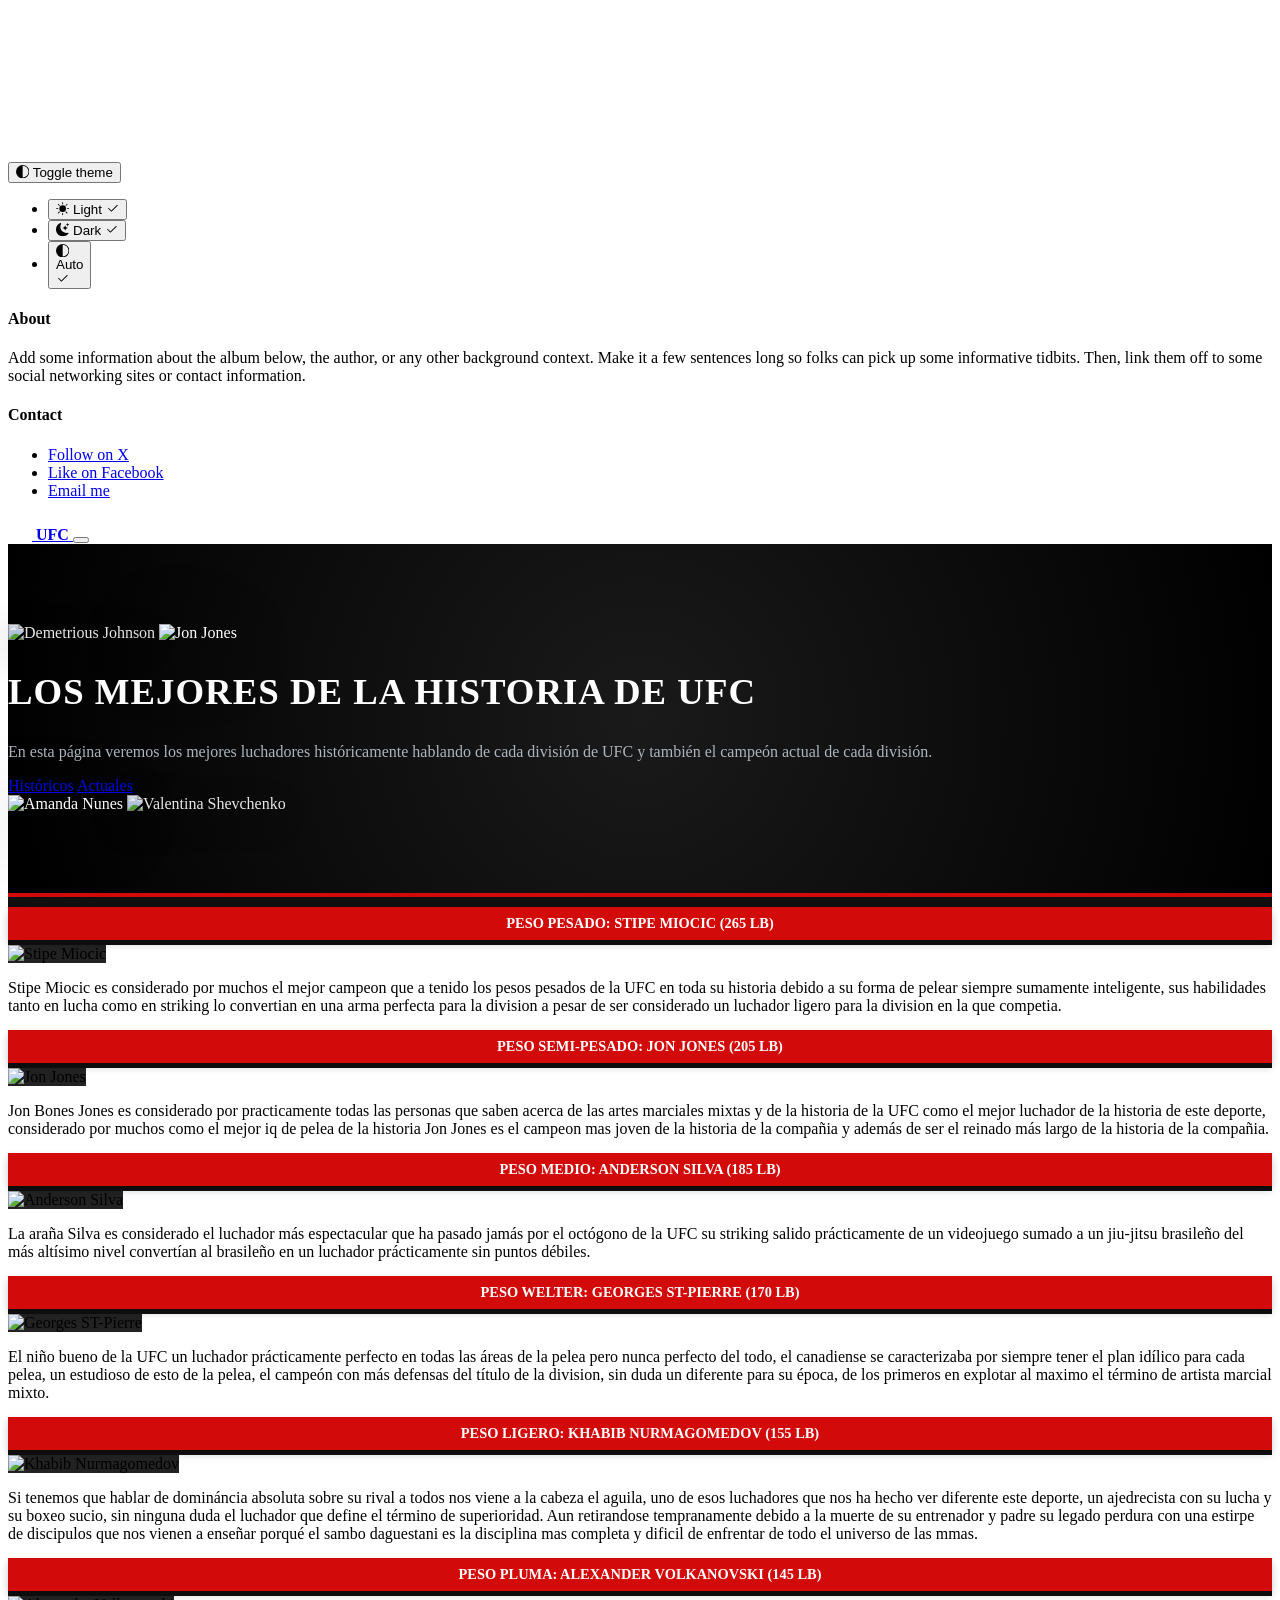
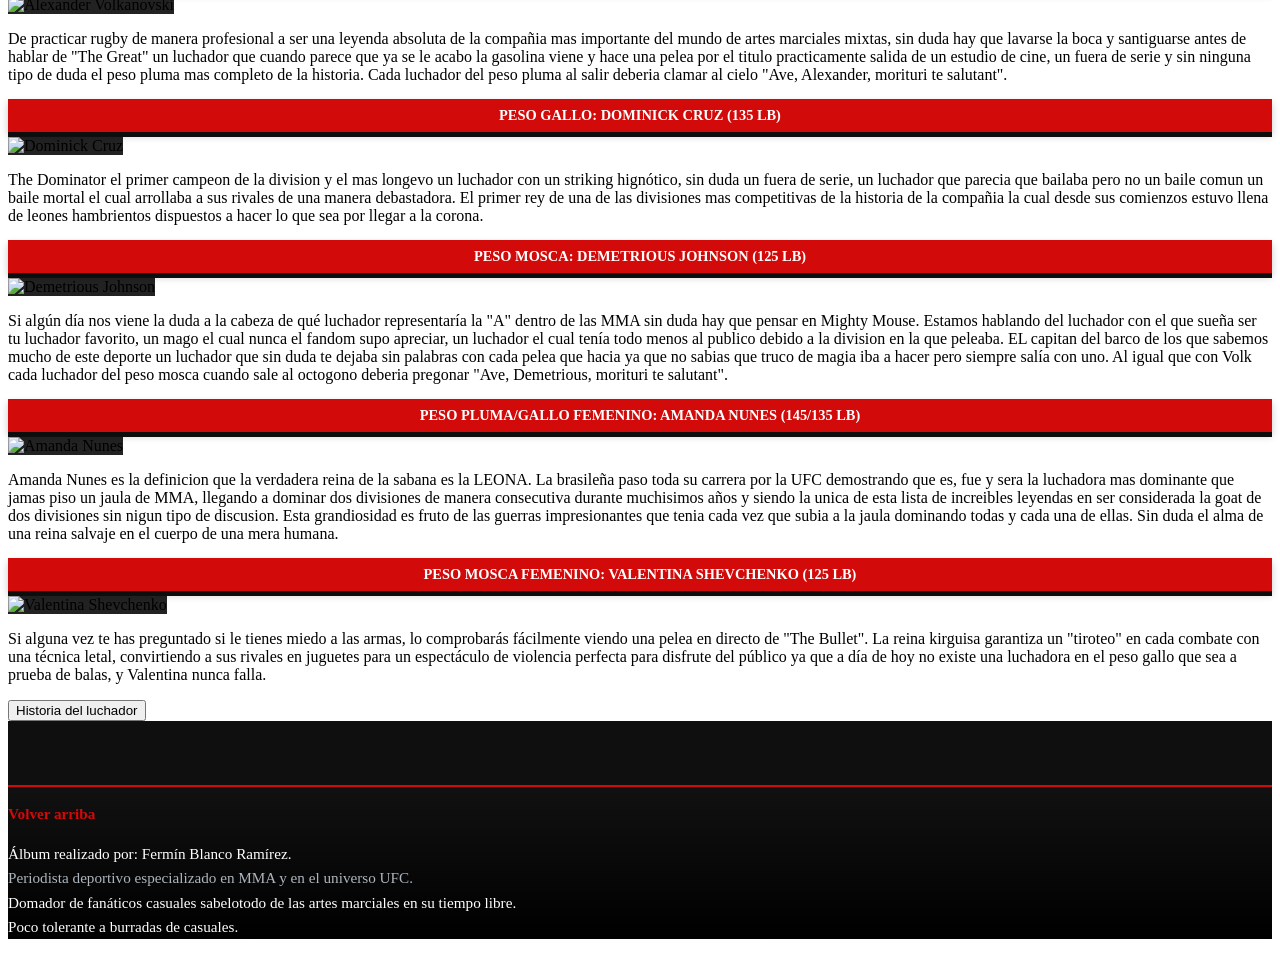
==== Album/index.html @ cdc0147b "Pagina sobre UFC" ====
<!doctype html>
<html lang="en" data-bs-theme="auto">
<head>
    <meta charset="utf-8"/>
    <meta name="viewport" content="width=device-width, initial-scale=1"/>
    <meta name="description" content=""/>
    <meta
            name="author"
            content="Mark Otto, Jacob Thornton, and Bootstrap contributors"
    />
    <meta name="generator" content="Astro v5.13.2"/>
    <title>Mejores de la historia de la UFC· Bootstrap v5.3</title>
    <link
            rel="canonical"
            href="https://getbootstrap.com/docs/5.3/examples/album/"
    />
    <script src="../js/color-modes.js"></script>
    <link href="../css/bootstrap.min.css" rel="stylesheet"/>
    <meta name="theme-color" content="#712cf9"/>
    <style>
        .bd-placeholder-img {
            font-size: 1.125rem;
            text-anchor: middle;
            -webkit-user-select: none;
            -moz-user-select: none;
            user-select: none;
        }

        @media (min-width: 768px) {
            .bd-placeholder-img-lg {
                font-size: 3.5rem;
            }
        }

        .b-example-divider {
            width: 100%;
            height: 3rem;
            background-color: #0000001a;
            border: solid rgba(0, 0, 0, 0.15);
            border-width: 1px 0;
            box-shadow: inset 0 0.5em 1.5em #0000001a,
            inset 0 0.125em 0.5em #00000026;
        }

        .b-example-vr {
            flex-shrink: 0;
            width: 1.5rem;
            height: 100vh;
        }

        .bi {
            vertical-align: -0.125em;
            fill: currentColor;
        }

        .nav-scroller {
            position: relative;
            z-index: 2;
            height: 2.75rem;
            overflow-y: hidden;
        }

        .nav-scroller .nav {
            display: flex;
            flex-wrap: nowrap;
            padding-bottom: 1rem;
            margin-top: -1px;
            overflow-x: auto;
            text-align: center;
            white-space: nowrap;
            -webkit-overflow-scrolling: touch;
        }

        .btn-bd-primary {
            --bd-violet-bg: #712cf9;
            --bd-violet-rgb: 112.520718, 44.062154, 249.437846;
            --bs-btn-font-weight: 600;
            --bs-btn-color: var(--bs-white);
            --bs-btn-bg: var(--bd-violet-bg);
            --bs-btn-border-color: var(--bd-violet-bg);
            --bs-btn-hover-color: var(--bs-white);
            --bs-btn-hover-bg: #6528e0;
            --bs-btn-hover-border-color: #6528e0;
            --bs-btn-focus-shadow-rgb: var(--bd-violet-rgb);
            --bs-btn-active-color: var(--bs-btn-hover-color);
            --bs-btn-active-bg: #5a23c8;
            --bs-btn-active-border-color: #5a23c8;
        }

        .bd-mode-toggle {
            z-index: 1500;
        }

        .bd-mode-toggle .bi {
            width: 1em;
            height: 1em;
        }

        .bd-mode-toggle .dropdown-menu .active .bi {
            display: block !important;
        }

        .caja-info-luchador {
            position: absolute;
            top: -38px; /* Sobresale un poco por arriba */
            left: 0; /* Empieza en el extremo izquierdo */
            width: 100%; /* Llega hasta el extremo derecho */
            background: #d20a0a;
            color: white;
            padding: 8px 0; /* Espaciado arriba y abajo */
            font-weight: bold;
            font-size: 0.9rem;
            text-align: center; /* CENTRA EL TEXTO */
            z-index: 100;
            text-transform: uppercase;
            box-shadow: 0 4px 8px rgba(0, 0, 0, 0.2);
            /* Opcional: quita el redondeado si quieres que sea totalmente recta */
            border-radius: 0;
        }

        /* Contenedor necesario para que la cajita no flote por toda la web */
        .contenedor-foto {
            position: relative;
        }
        .col{
            margin-bottom: 1rem;
        }
        .seccion-header-ufc {
            /* Degradado radial que simula la luz en el centro del Octágono */
            background: radial-gradient(circle, #1a1a1a 0%, #000000 100%);
            color: white;
            padding: 80px 0; /* Más espacio arriba y abajo */
            border-bottom: 4px solid #d20a0a; /* La línea roja clásica de la marca */
        }

        /* Estilo para las imágenes de los luchadores */
        .img-luchador-header {
            height: 450px; /* Tamaño grande y uniforme */
            width: auto;
            object-fit: contain;
            /* Sombra para que se vean en 3D sobre el fondo negro */
            filter: drop-shadow(0 15px 30px rgba(0,0,0,0.8));
            flex-shrink: 0;
        }

        /* Ajuste del título para fondo oscuro */
        .seccion-header-ufc h1 {
            color: #ffffff;
            text-transform: uppercase;
            letter-spacing: 1px;
        }

        .seccion-header-ufc p {
            color: #adb5bd !important; /* Gris claro para que no canse la vista */
        }
        .album-ufc-personalizado {
            /* Fondo base oscuro profundo */
            background-color: #0f0f0f;

            /* Imagen de patrón de rejilla (Octágono) */
            /* Usamos un SVG repetido que simula la red de la jaula */
            background-image:
                    radial-gradient(circle at center, rgba(15, 15, 15, 0.1) 0%, #0f0f0f 80%),
                    url("data:image/svg+xml,%3Csvg xmlns='http://www.w3.org/2000/svg' width='28' height='49' viewBox='0 0 28 49'%3E%3Cpath fill='%231d1d1d' fill-opacity='0.4' d='M13.99 9.25l13 7.5v15l-13 7.5L1 31.75v-15l12.99-7.5zM3 17.91v12.18l11 6.35 11-6.35V17.91L14 11.56l-11 6.35z'/%3E%3C/svg%3E");

            background-attachment: fixed; /* La rejilla se queda quieta al hacer scroll */
            position: relative;
            padding-top: 3rem;
            padding-bottom: 3rem;
        }

        /* Efecto para que las tarjetas resalten sobre el fondo oscuro */
        .album-ufc-personalizado .card {
            background-color: #ffffff;
            border: none;
            transition: transform 0.3s ease, box-shadow 0.3s ease;
        }

        .album-ufc-personalizado .card:hover {
            transform: translateY(-10px);
            box-shadow: 0 15px 35px rgba(210, 10, 10, 0.2); /* Sombra roja sutil */
        }
        /* Luchadores Principales (Jones y DJ) */
        .img-luchador-header {
            height: 400px; /* Aumentado */
            width: auto;
            object-fit: contain;
            filter: drop-shadow(0 15px 35px rgba(0,0,0,0.8));
            z-index: 2;
            transition: transform 0.3s ease;
        }

        /* Luchadores Secundarios (Nunes y Valentina) */
        .img-luchador-secundario {
            height: 300px; /* Aumentado */
            width: auto;
            object-fit: contain;
            filter: drop-shadow(0 10px 20px rgba(0,0,0,0.6));
            z-index: 1;
            /* Un pelín de transparencia para que no roben protagonismo */
            opacity: 0.9;
        }

        /* Ajuste del título para que no choque con las fotos grandes */
        .display-4 {
            font-size: 2.3rem;
            font-weight: 900;
            line-height: 1.1;
            letter-spacing: -1px;
        }

        /* En pantallas muy grandes (4K o monitores anchos) damos más aire */
        @media (min-width: 1600px) {
            .img-luchador-header { height: 480px; }
            .img-luchador-secundario { height: 350px; }
        }
        .footer-ufc {
            /* Fondo oscuro con un ligero gradiente para dar profundidad */
            background: linear-gradient(180deg, #111111 0%, #000000 100%);
            border-top: 2px solid #d20a0a; /* Línea roja divisoria */
            color: #ffffff;
        }

        .footer-ufc p {
            font-size: 0.95rem;
            line-height: 1.6;
        }

        /* Estilo para el enlace "Back to top" */
        .link-rojo {
            color: #d20a0a;
            text-decoration: none;
            font-weight: bold;
            transition: color 0.3s ease;
        }

        .link-rojo:hover {
            color: #ff1a1a;
            text-decoration: underline;
        }

        /* Color secundario para detalles menos importantes */
        .text-secondary {
            color: #adb5bd !important;
        }
    </style>
</head>
<body>
<svg xmlns="http://www.w3.org/2000/svg" class="d-none">
    <symbol id="check2" viewBox="0 0 16 16">
        <path
                d="M13.854 3.646a.5.5 0 0 1 0 .708l-7 7a.5.5 0 0 1-.708 0l-3.5-3.5a.5.5 0 1 1 .708-.708L6.5 10.293l6.646-6.647a.5.5 0 0 1 .708 0z"
        ></path>
    </symbol>
    <symbol id="circle-half" viewBox="0 0 16 16">
        <path
                d="M8 15A7 7 0 1 0 8 1v14zm0 1A8 8 0 1 1 8 0a8 8 0 0 1 0 16z"
        ></path>
    </symbol>
    <symbol id="moon-stars-fill" viewBox="0 0 16 16">
        <path
                d="M6 .278a.768.768 0 0 1 .08.858 7.208 7.208 0 0 0-.878 3.46c0 4.021 3.278 7.277 7.318 7.277.527 0 1.04-.055 1.533-.16a.787.787 0 0 1 .81.316.733.733 0 0 1-.031.893A8.349 8.349 0 0 1 8.344 16C3.734 16 0 12.286 0 7.71 0 4.266 2.114 1.312 5.124.06A.752.752 0 0 1 6 .278z"
        ></path>
        <path
                d="M10.794 3.148a.217.217 0 0 1 .412 0l.387 1.162c.173.518.579.924 1.097 1.097l1.162.387a.217.217 0 0 1 0 .412l-1.162.387a1.734 1.734 0 0 0-1.097 1.097l-.387 1.162a.217.217 0 0 1-.412 0l-.387-1.162A1.734 1.734 0 0 0 9.31 6.593l-1.162-.387a.217.217 0 0 1 0-.412l1.162-.387a1.734 1.734 0 0 0 1.097-1.097l.387-1.162zM13.863.099a.145.145 0 0 1 .274 0l.258.774c.115.346.386.617.732.732l.774.258a.145.145 0 0 1 0 .274l-.774.258a1.156 1.156 0 0 0-.732.732l-.258.774a.145.145 0 0 1-.274 0l-.258-.774a1.156 1.156 0 0 0-.732-.732l-.774-.258a.145.145 0 0 1 0-.274l.774-.258c.346-.115.617-.386.732-.732L13.863.1z"
        ></path>
    </symbol>
    <symbol id="sun-fill" viewBox="0 0 16 16">
        <path
                d="M8 12a4 4 0 1 0 0-8 4 4 0 0 0 0 8zM8 0a.5.5 0 0 1 .5.5v2a.5.5 0 0 1-1 0v-2A.5.5 0 0 1 8 0zm0 13a.5.5 0 0 1 .5.5v2a.5.5 0 0 1-1 0v-2A.5.5 0 0 1 8 13zm8-5a.5.5 0 0 1-.5.5h-2a.5.5 0 0 1 0-1h2a.5.5 0 0 1 .5.5zM3 8a.5.5 0 0 1-.5.5h-2a.5.5 0 0 1 0-1h2A.5.5 0 0 1 3 8zm10.657-5.657a.5.5 0 0 1 0 .707l-1.414 1.415a.5.5 0 1 1-.707-.708l1.414-1.414a.5.5 0 0 1 .707 0zm-9.193 9.193a.5.5 0 0 1 0 .707L3.05 13.657a.5.5 0 0 1-.707-.707l1.414-1.414a.5.5 0 0 1 .707 0zm9.193 2.121a.5.5 0 0 1-.707 0l-1.414-1.414a.5.5 0 0 1 .707-.707l1.414 1.414a.5.5 0 0 1 0 .707zM4.464 4.465a.5.5 0 0 1-.707 0L2.343 3.05a.5.5 0 1 1 .707-.707l1.414 1.414a.5.5 0 0 1 0 .708z"
        ></path>
    </symbol>
</svg>
<div
        class="dropdown position-fixed bottom-0 end-0 mb-3 me-3 bd-mode-toggle"
>
    <button
            class="btn btn-bd-primary py-2 dropdown-toggle d-flex align-items-center"
            id="bd-theme"
            type="button"
            aria-expanded="false"
            data-bs-toggle="dropdown"
            aria-label="Toggle theme (auto)"
    >
        <svg class="bi my-1 theme-icon-active" aria-hidden="true">
            <use href="#circle-half"></use>
        </svg>
        <span class="visually-hidden" id="bd-theme-text">Toggle theme</span>
    </button>
    <ul
            class="dropdown-menu dropdown-menu-end shadow"
            aria-labelledby="bd-theme-text"
    >
        <li>
            <button
                    type="button"
                    class="dropdown-item d-flex align-items-center"
                    data-bs-theme-value="light"
                    aria-pressed="false"
            >
                <svg class="bi me-2 opacity-50" aria-hidden="true">
                    <use href="#sun-fill"></use>
                </svg>
                Light
                <svg class="bi ms-auto d-none" aria-hidden="true">
                    <use href="#check2"></use>
                </svg>
            </button>
        </li>
        <li>
            <button
                    type="button"
                    class="dropdown-item d-flex align-items-center"
                    data-bs-theme-value="dark"
                    aria-pressed="false"
            >
                <svg class="bi me-2 opacity-50" aria-hidden="true">
                    <use href="#moon-stars-fill"></use>
                </svg>
                Dark
                <svg class="bi ms-auto d-none" aria-hidden="true">
                    <use href="#check2"></use>
                </svg>
            </button>
        </li>
        <li>
            <button
                    type="button"
                    class="dropdown-item d-flex align-items-center active"
                    data-bs-theme-value="auto"
                    aria-pressed="true"
            >
                <svg class="bi me-2 opacity-50" aria-hidden="true">
                    <use href="#circle-half"></use>
                </svg>
                Auto
                <svg class="bi ms-auto d-none" aria-hidden="true">
                    <use href="#check2"></use>
                </svg>
            </button>
        </li>
    </ul>
</div>
<header data-bs-theme="dark">
    <div class="collapse text-bg-dark" id="navbarHeader">
        <div class="container">
            <div class="row">
                <div class="col-sm-8 col-md-7 py-4">
                    <h4>About</h4>
                    <p class="text-body-secondary">
                        Add some information about the album below, the author, or any
                        other background context. Make it a few sentences long so folks
                        can pick up some informative tidbits. Then, link them off to
                        some social networking sites or contact information.
                    </p>
                </div>
                <div class="col-sm-4 offset-md-1 py-4">
                    <h4>Contact</h4>
                    <ul class="list-unstyled">
                        <li><a href="#" class="text-white">Follow on X</a></li>
                        <li><a href="#" class="text-white">Like on Facebook</a></li>
                        <li><a href="#" class="text-white">Email me</a></li>
                    </ul>
                </div>
            </div>
        </div>
    </div>
    <div class="navbar navbar-dark bg-dark shadow-sm">
        <div class="container">
            <a href="#" class="navbar-brand d-flex align-items-center">
                <svg
                        xmlns="http://www.w3.org/2000/svg"
                        width="24"
                        height="24"
                        viewBox="0 0 24 24"
                        fill="white"
                        class="me-2"
                >
                    <path d="M21 10.5c0-1.38-1.12-2.5-2.5-2.5H18V7c0-1.66-1.34-3-3-3H9C7.34 4 6 5.34 6 7v1H5.5C4.12 8 3 9.12 3 10.5v8c0 1.38 1.12 2.5 2.5 2.5h13c1.38 0 2.5-1.12 2.5-2.5v-8zM8 7c0-.55.45-1 1-1h6c.55 0 1 .45 1 1v1H8V7zm11 11.5c0 .28-.22.5-.5.5h-13c-.28 0-.5-.22-.5-.5v-8c0-.28.22-.5.5-.5H18.5c.28 0 .5.22.5.5v8z"/>
                    <path d="M7 11h2v6H7zm4 0h2v6h-2zm4 0h2v6h-2z"/>
                </svg>
                <strong>UFC</strong>
            </a>
            <button
                    class="navbar-toggler"
                    type="button"
                    data-bs-toggle="collapse"
                    data-bs-target="#navbarHeader"
                    aria-controls="navbarHeader"
                    aria-expanded="false"
                    aria-label="Toggle navigation"
            >
                <span class="navbar-toggler-icon"></span>
            </button>
        </div>
    </div>
</header>
<main>
    <section class="seccion-header-ufc py-5">
        <div class="container-fluid">
            <div class="row align-items-center g-0">

                <div class="col-lg-4 d-flex justify-content-center justify-content-lg-end align-items-end">
                    <img src="https://cdn.evolve-university.com/wp-content/uploads/2021/05/DJ-Site-e1543425906412.png"
                         alt="Demetrious Johnson" class="img-luchador-secundario me-4">
                    <img src="https://cdn.prod.website-files.com/6367f8198bef742a30d18cba/63b0a19989102859767e9ad8_wRTreHNMlFDQTCmg1Z07RzlQ_sRcHPd8UAn9pedfguY.png"
                         alt="Jon Jones" class="img-luchador-header">
                </div>

                <div class="col-lg-4 text-center px-5">
                    <h1 class="fw-bold display-4">LOS MEJORES DE LA HISTORIA DE UFC</h1>
                    <p class="lead mt-3 text-light">
                        En esta página veremos los mejores luchadores históricamente hablando de cada división de UFC y también el campeón actual de cada división.
                    </p>
                    <div class="mt-4 d-flex justify-content-center gap-3">
                        <a href="#" class="btn btn-danger btn-lg px-4 shadow-sm">Históricos</a>
                        <a href="#" class="btn btn-outline-light btn-lg px-4">Actuales</a>
                    </div>
                </div>

                <div class="col-lg-4 d-flex justify-content-center justify-content-lg-start align-items-end">
                    <img src="https://res.cloudinary.com/fanaticsio/image/fetch/f_auto,q_auto,g_face/https://theallstar.io/wp-content/uploads/2021/07/NUNES_AMANDA_L_BELT.png"
                         alt="Amanda Nunes" class="img-luchador-header">
                    <img src="https://ufc.com/images/styles/event_fight_card_upper_body_of_standing_athlete/s3/2025-05/SHEVCHENKO_VALENTINA_BELT_R_05-10.png?itok=Xb0TASpa"
                         alt="Valentina Shevchenko" class="img-luchador-secundario ms-4">
                </div>

            </div>
        </div>
    </section>

    <div class="album py-5 album-ufc-personalizado">
        <div class="container">
            <div class="row row-cols-1 row-cols-sm-2 row-cols-md-3 g-5 gy-5">
                <div class="col">
                    <div class="card shadow-sm">
                        <div class="contenedor-foto">
                            <div class="caja-info-luchador">
                                PESO PESADO: STIPE MIOCIC (265 lb)
                            </div>
                            <img
                                    src="https://encrypted-tbn0.gstatic.com/images?q=tbn:ANd9GcRi8iLWiN2Ro3S6phhFe8u54QeHYQznTfwzqg&s"
                                    class="card-img-top"
                                    alt="Stipe Miocic"
                                    style="height: auto; object-fit: cover; background-color: #222;"
                            >
                        </div>
                        <div class="card-body">
                            <p class="card-text">
                                Stipe Miocic es considerado por muchos el mejor campeon que a tenido los pesos
                                pesados
                                de la UFC en toda su historia debido a su forma de pelear siempre sumamente
                                inteligente,
                                sus habilidades tanto en lucha como en striking lo convertian en una arma perfecta
                                para la
                                division a pesar de ser considerado un luchador ligero para la division en la que
                                competia.
                            </p>
                            <div class="d-flex justify-content-between align-items-center">
                                <div class="btn-group">
                                    <button
                                            type="button"
                                            class="btn btn-sm btn-outline-secondary"
                                    >
                                        Historia del luchador
                                    </button>
                                </div>
                            </div>
                        </div>
                    </div>
                </div>
                <div class="col">
                    <div class="card shadow-sm">
                        <div class="contenedor-foto">
                            <div class="caja-info-luchador">
                                PESO SEMI-PESADO: JON JONES (205 lb)
                            </div>
                            <img
                                    src="https://www.denverpost.com/wp-content/uploads/2019/03/eac0c6ce60a54febb2f53b479dab8f02.jpg?w=525"
                                    class="card-img-top"
                                    alt="Jon Jones"
                                    style="height: auto; object-fit: cover; background-color: #222;"
                            >
                        </div>
                        <div class="card-body">
                            <p class="card-text">
                                Jon Bones Jones es considerado por practicamente todas las personas que saben acerca
                                de las artes marciales mixtas
                                y de la historia de la UFC como el mejor luchador de la historia de este deporte,
                                considerado por muchos como el mejor
                                iq de pelea de la historia Jon Jones es el campeon mas joven de la historia de la
                                compañia y además de ser el reinado
                                más largo de la historia de la compañia.
                            </p>
                            <div class="d-flex justify-content-between align-items-center">
                                <div class="btn-group">
                                    <button
                                            type="button"
                                            class="btn btn-sm btn-outline-secondary"
                                    >
                                        Historia del luchador
                                    </button>
                                </div>
                            </div>
                        </div>
                    </div>
                </div>
                <div class="col">
                    <div class="card shadow-sm">
                        <div class="contenedor-foto">
                            <div class="caja-info-luchador">
                                PESO MEDIO: ANDERSON SILVA (185 lb)
                            </div>
                            <img
                                    src="https://www.rollingstone.com/wp-content/uploads/2018/06/silvia-ufc-fight-left-in-him-2017-e1b8803c-fa10-4450-8b11-1768fe922bb5.jpg?w=1581&h=1054&crop=1"
                                    class="card-img-top"
                                    alt="Anderson Silva"
                                    style="height: auto; object-fit: cover; background-color: #222;"
                            >
                        </div>
                        <div class="card-body">
                            <p class="card-text">
                                La araña Silva es considerado el luchador más espectacular que ha pasado jamás por
                                el octógono de la UFC su striking salido prácticamente de un videojuego sumado a un
                                jiu-jitsu brasileño del más altísimo nivel convertían al brasileño en un luchador
                                prácticamente sin puntos débiles.
                            </p>
                            <div class="d-flex justify-content-between align-items-center">
                                <div class="btn-group">
                                    <button
                                            type="button"
                                            class="btn btn-sm btn-outline-secondary"
                                    >
                                        Historia del luchador
                                    </button>
                                </div>
                            </div>
                        </div>
                    </div>
                </div>
                <div class="col">
                    <div class="card shadow-sm">
                        <div class="contenedor-foto">
                            <div class="caja-info-luchador">
                                PESO WELTER: GEORGES ST-PIERRE (170 lb)
                            </div>
                            <img
                                    src="https://platform.mmamania.com/wp-content/uploads/sites/110/chorus/uploads/chorus_asset/file/9621361/327_Michael_Bisping_vs_Georges_St_Pierre.jpg?quality=90&strip=all&crop=0%2C0%2C100%2C100&w=2400"
                                    class="card-img-top"
                                    alt="Georges ST-Pierre"
                                    style="height: auto; object-fit: cover; background-color: #222;"
                            >
                        </div>
                        <div class="card-body">
                            <p class="card-text">
                                El niño bueno de la UFC un luchador prácticamente perfecto en todas las áreas de la pelea pero nunca perfecto del todo,
                                el canadiense se caracterizaba por siempre tener el plan idílico para cada pelea, un estudioso de esto de la pelea, el campeón
                                con más defensas del título de la division, sin duda un diferente para su época, de los primeros en explotar al maximo el término
                                de artista marcial mixto.
                            </p>
                            <div class="d-flex justify-content-between align-items-center">
                                <div class="btn-group">
                                    <button
                                            type="button"
                                            class="btn btn-sm btn-outline-secondary"
                                    >
                                        Historia del luchador
                                    </button>
                                </div>
                            </div>
                        </div>
                    </div>
                </div>
                <div class="col">
                    <div class="card shadow-sm">
                        <div class="contenedor-foto">
                            <div class="caja-info-luchador">
                                PESO LIGERO: KHABIB NURMAGOMEDOV (155 lb)
                            </div>
                            <img
                                    src="https://news.williamhill.com/wp-content/uploads/2020/10/PA-29168361-1.jpg"
                                    class="card-img-top"
                                    alt="Khabib Nurmagomedov"
                                    style="height: auto; object-fit: cover; background-color: #222;"
                            >
                        </div>
                        <div class="card-body">
                            <p class="card-text">
                                Si tenemos que hablar de domináncia absoluta sobre su rival a todos nos viene a la cabeza el aguila,
                                uno de esos luchadores que nos ha hecho ver diferente este deporte, un ajedrecista con su lucha y su boxeo sucio,
                                sin ninguna duda el luchador que define el término de superioridad. Aun retirandose tempranamente debido a la muerte de su
                                entrenador y padre su legado perdura con una estirpe de discipulos que nos vienen a enseñar porqué el sambo daguestani es la disciplina
                                mas completa y dificil de enfrentar de todo el universo de las mmas.
                            </p>
                            <div class="d-flex justify-content-between align-items-center">
                                <div class="btn-group">
                                    <button
                                            type="button"
                                            class="btn btn-sm btn-outline-secondary"
                                    >
                                        Historia del luchador
                                    </button>
                                </div>
                            </div>
                        </div>
                    </div>
                </div>
                <div class="col">
                    <div class="card shadow-sm">
                        <div class="contenedor-foto">
                            <div class="caja-info-luchador">
                                PESO PLUMA: ALEXANDER VOLKANOVSKI (145 lb)
                            </div>
                            <img
                                    src="https://liveatyourlocal.com.au/app/uploads/2023/01/alex-volkanovski-ufc-266_1797hym3p8qhq1m93odcctr1hv-1024x576.jpg"
                                    class="card-img-top"
                                    alt="Alexander Volkanovski"
                                    style="height: auto; object-fit: cover; background-color: #222;"
                            >
                        </div>
                        <div class="card-body">
                            <p class="card-text">
                                De practicar rugby de manera profesional a ser una leyenda absoluta de la compañia mas importante del mundo de artes marciales mixtas,
                                sin duda hay que lavarse la boca y santiguarse antes de hablar de "The Great" un luchador que cuando parece que ya se le acabo la gasolina viene
                                y hace una pelea por el titulo practicamente salida de un estudio de cine, un fuera de serie y sin ninguna tipo de duda el peso pluma mas completo de la historia.
                                Cada luchador del peso pluma al salir deberia clamar al cielo "Ave, Alexander, morituri te salutant".
                            </p>
                            <div class="d-flex justify-content-between align-items-center">
                                <div class="btn-group">
                                    <button
                                            type="button"
                                            class="btn btn-sm btn-outline-secondary"
                                    >
                                        Historia del luchador
                                    </button>
                                </div>
                            </div>
                        </div>
                    </div>
                </div>
                <div class="col">
                    <div class="card shadow-sm">
                        <div class="contenedor-foto">
                            <div class="caja-info-luchador">
                                PESO GALLO: DOMINICK CRUZ (135 lb)
                            </div>
                            <img
                                    src="https://www.sportsnet.ca/wp-content/uploads/2026/01/Dom-768x432.jpg"
                                    class="card-img-top"
                                    alt="Dominick Cruz"
                                    style="height: auto; object-fit: cover; background-color: #222;"
                            >
                        </div>
                        <div class="card-body">
                            <p class="card-text">
                                The Dominator el primer campeon de la division y el mas longevo un luchador con un striking hignótico, sin duda un fuera de serie,
                                un luchador que parecia que bailaba pero no un baile comun un baile mortal el cual arrollaba a sus rivales de una manera debastadora.
                                El primer rey de una de las divisiones mas competitivas de la historia de la compañia la cual desde sus comienzos estuvo llena de leones
                                hambrientos dispuestos a hacer lo que sea por llegar a la corona.
                            </p>
                            <div class="d-flex justify-content-between align-items-center">
                                <div class="btn-group">
                                    <button
                                            type="button"
                                            class="btn btn-sm btn-outline-secondary"
                                    >
                                        Historia del luchador
                                    </button>
                                </div>
                            </div>
                        </div>
                    </div>
                </div>
                <div class="col">
                    <div class="card shadow-sm">
                        <div class="contenedor-foto">
                            <div class="caja-info-luchador">
                                PESO MOSCA: DEMETRIOUS JOHNSON (125 lb)
                            </div>
                            <img
                                    src="https://ca-times.brightspotcdn.com/dims4/default/94994bd/2147483647/strip/true/crop/2048x1517+0+0/resize/1200x889!/quality/75/?url=https%3A%2F%2Fcalifornia-times-brightspot.s3.amazonaws.com%2Fa4%2F9d%2Ff18c8081d1ea0acb4a7f3d395bf6%2Fla-sp-ufc-wre0038021373-20160423"
                                    class="card-img-top"
                                    alt="Demetrious Johnson"
                                    style="height: auto; object-fit: cover; background-color: #222;"
                            >
                        </div>
                        <div class="card-body">
                            <p class="card-text">
                                Si algún día nos viene la duda a la cabeza de qué luchador representaría la "A" dentro de las MMA sin duda hay que pensar en
                                Mighty Mouse. Estamos hablando del luchador con el que sueña ser tu luchador favorito, un mago el cual nunca el fandom supo apreciar, un
                                luchador el cual tenía todo menos al publico debido a la division en la que peleaba. EL capitan del barco de los que sabemos mucho de este deporte
                                un luchador que sin duda te dejaba sin palabras con cada pelea que hacia ya que no sabias que truco de magia iba a hacer pero siempre salía con uno.
                                Al igual que con Volk cada luchador del peso mosca cuando sale al octogono deberia pregonar "Ave, Demetrious, morituri te salutant".
                            </p>
                            <div class="d-flex justify-content-between align-items-center">
                                <div class="btn-group">
                                    <button
                                            type="button"
                                            class="btn btn-sm btn-outline-secondary"
                                    >
                                        Historia del luchador
                                    </button>
                                </div>
                            </div>
                        </div>
                    </div>
                </div>
                <div class="col">
                    <div class="card shadow-sm">
                        <div class="contenedor-foto">
                            <div class="caja-info-luchador">
                                PESO PLUMA/GALLO FEMENINO: AMANDA NUNES (145/135 lb)
                            </div>
                            <img
                                    src="https://encrypted-tbn0.gstatic.com/images?q=tbn:ANd9GcQ7XGnRr6SY_yE8n-EMcUp92i8VJUSYkCGlow&s"
                                    class="card-img-top"
                                    alt="Amanda Nunes"
                                    style="height: auto; object-fit: cover; background-color: #222;"
                            >
                        </div>
                        <div class="card-body">
                            <p class="card-text">
                                Amanda Nunes es la definicion que la verdadera reina de la sabana es la LEONA. La brasileña paso toda su carrera por la UFC demostrando que es, fue y sera
                                la luchadora mas dominante que jamas piso un jaula de MMA, llegando a dominar dos divisiones de manera consecutiva durante muchisimos años y siendo
                                la unica de esta lista de increibles leyendas en ser considerada la goat de dos divisiones sin nigun tipo de discusion. Esta grandiosidad es fruto de las guerras impresionantes
                                que tenia cada vez que subia a la jaula dominando todas y cada una de ellas. Sin duda el alma de una reina salvaje en el cuerpo de una mera humana.
                            </p>
                            <div class="d-flex justify-content-between align-items-center">
                                <div class="btn-group">
                                    <button
                                            type="button"
                                            class="btn btn-sm btn-outline-secondary"
                                    >
                                        Historia del luchador
                                    </button>
                                </div>
                            </div>
                        </div>
                    </div>
                </div>
                <div class="col">
                    <div class="card shadow-sm">
                        <div class="contenedor-foto">
                            <div class="caja-info-luchador">
                                PESO MOSCA FEMENINO: VALENTINA SHEVCHENKO (125 lb)
                            </div>
                            <img
                                    src="https://images.tapology.com/letterbox_images/11614/default/IMG_20210609_021953.jpg?1623201635"
                                    class="card-img-top"
                                    alt="Valentina Shevchenko"
                                    style="height: auto; object-fit: cover; background-color: #222;"
                            >
                        </div>
                        <div class="card-body">
                            <p class="card-text">
                                Si alguna vez te has preguntado si le tienes miedo a las armas, lo comprobarás fácilmente viendo una pelea en directo de "The Bullet".
                                La reina kirguisa garantiza un "tiroteo" en cada combate con una técnica letal, convirtiendo a sus rivales en juguetes para un espectáculo
                                de violencia perfecta para disfrute del público ya que a día de hoy no existe una luchadora en el peso gallo que sea a prueba de balas,
                                y Valentina nunca falla.
                            </p>
                            <div class="d-flex justify-content-between align-items-center">
                                <div class="btn-group">
                                    <button
                                            type="button"
                                            class="btn btn-sm btn-outline-secondary"
                                    >
                                        Historia del luchador
                                    </button>
                                </div>
                            </div>
                        </div>
                    </div>
                </div>

            </div>

        </div>
    </div>
</main>
<footer class="footer-ufc py-5">
    <div class="container">
        <p class="float-end mb-1">
            <a href="#" class="link-rojo">Volver arriba</a>
        </p>
        <p class="mb-1 text-white">
            <span class="fw-bold">Álbum realizado por:</span> Fermín Blanco Ramírez.<br/>
            <span class="text-secondary">Periodista deportivo especializado en MMA y en el universo UFC.</span><br/>
            Domador de fanáticos casuales sabelotodo de las artes marciales en su tiempo libre.<br/>
            <span class="fst-italic text-danger-emphasis">Poco tolerante a burradas de casuales.</span>
        </p>
    </div>
</footer>
<script
        src="../assets/dist/js/bootstrap.bundle.min.js"
        class="astro-vvvwv3sm"
></script>
</body>
</html>
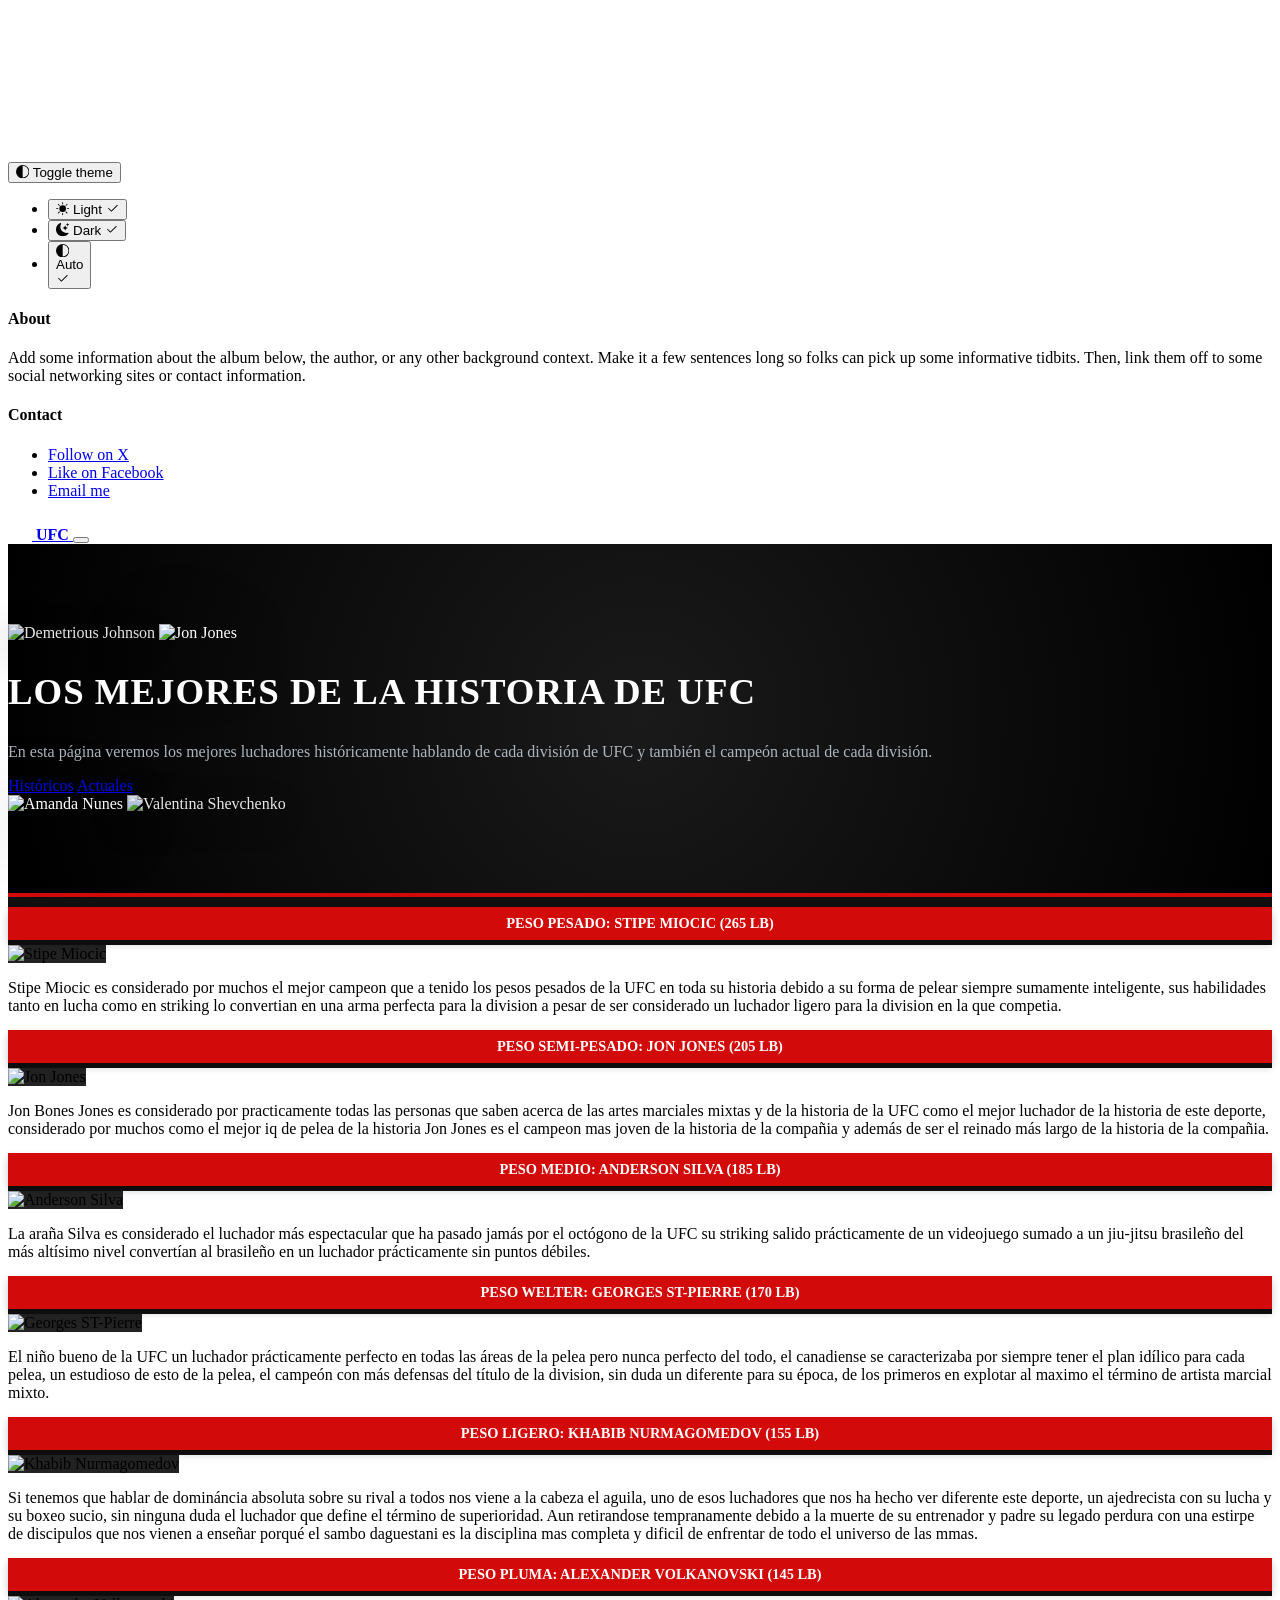
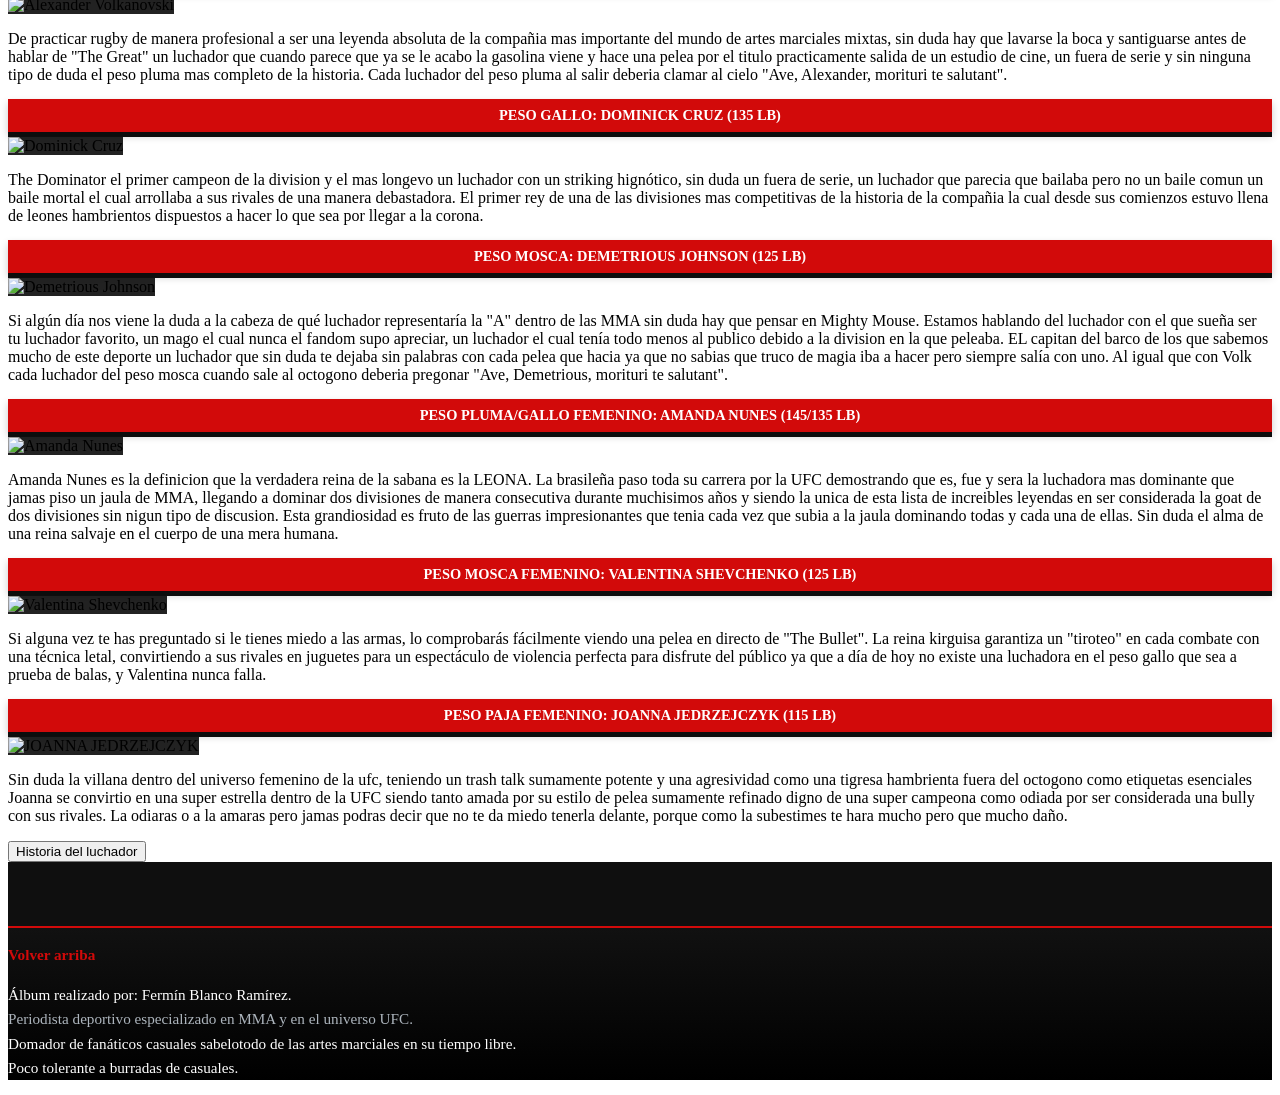
==== commit 66837331: "Pagina sobre UFC" ====
--- a/Album/index.html
+++ b/Album/index.html
@@ -771,6 +771,39 @@
                         </div>
                     </div>
                 </div>
+                <div class="col">
+                    <div class="card shadow-sm">
+                        <div class="contenedor-foto">
+                            <div class="caja-info-luchador">
+                                PESO PAJA FEMENINO: JOANNA JEDRZEJCZYK (115 lb)
+                            </div>
+                            <img
+                                    src="https://static.independent.co.uk/s3fs-public/thumbnails/image/2016/07/09/15/joanna-jedrzejczyk.jpg"
+                                    class="card-img-top"
+                                    alt="JOANNA JEDRZEJCZYK"
+                                    style="height: auto; object-fit: cover; background-color: #222;"
+                            >
+                        </div>
+                        <div class="card-body">
+                            <p class="card-text">
+                                Sin duda la villana dentro del universo femenino de la ufc, teniendo un trash talk sumamente potente y una agresividad como una tigresa hambrienta fuera del octogono
+                                como etiquetas esenciales Joanna se convirtio en una super estrella dentro de la UFC siendo tanto amada por su estilo de pelea sumamente refinado digno de una super
+                                campeona como odiada por ser considerada una bully con sus rivales. La odiaras o a la amaras pero jamas podras decir que no te da miedo tenerla delante, porque como la
+                                subestimes te hara mucho pero que mucho daño.
+                            </p>
+                            <div class="d-flex justify-content-between align-items-center">
+                                <div class="btn-group">
+                                    <button
+                                            type="button"
+                                            class="btn btn-sm btn-outline-secondary"
+                                    >
+                                        Historia del luchador
+                                    </button>
+                                </div>
+                            </div>
+                        </div>
+                    </div>
+                </div>
 
             </div>
 
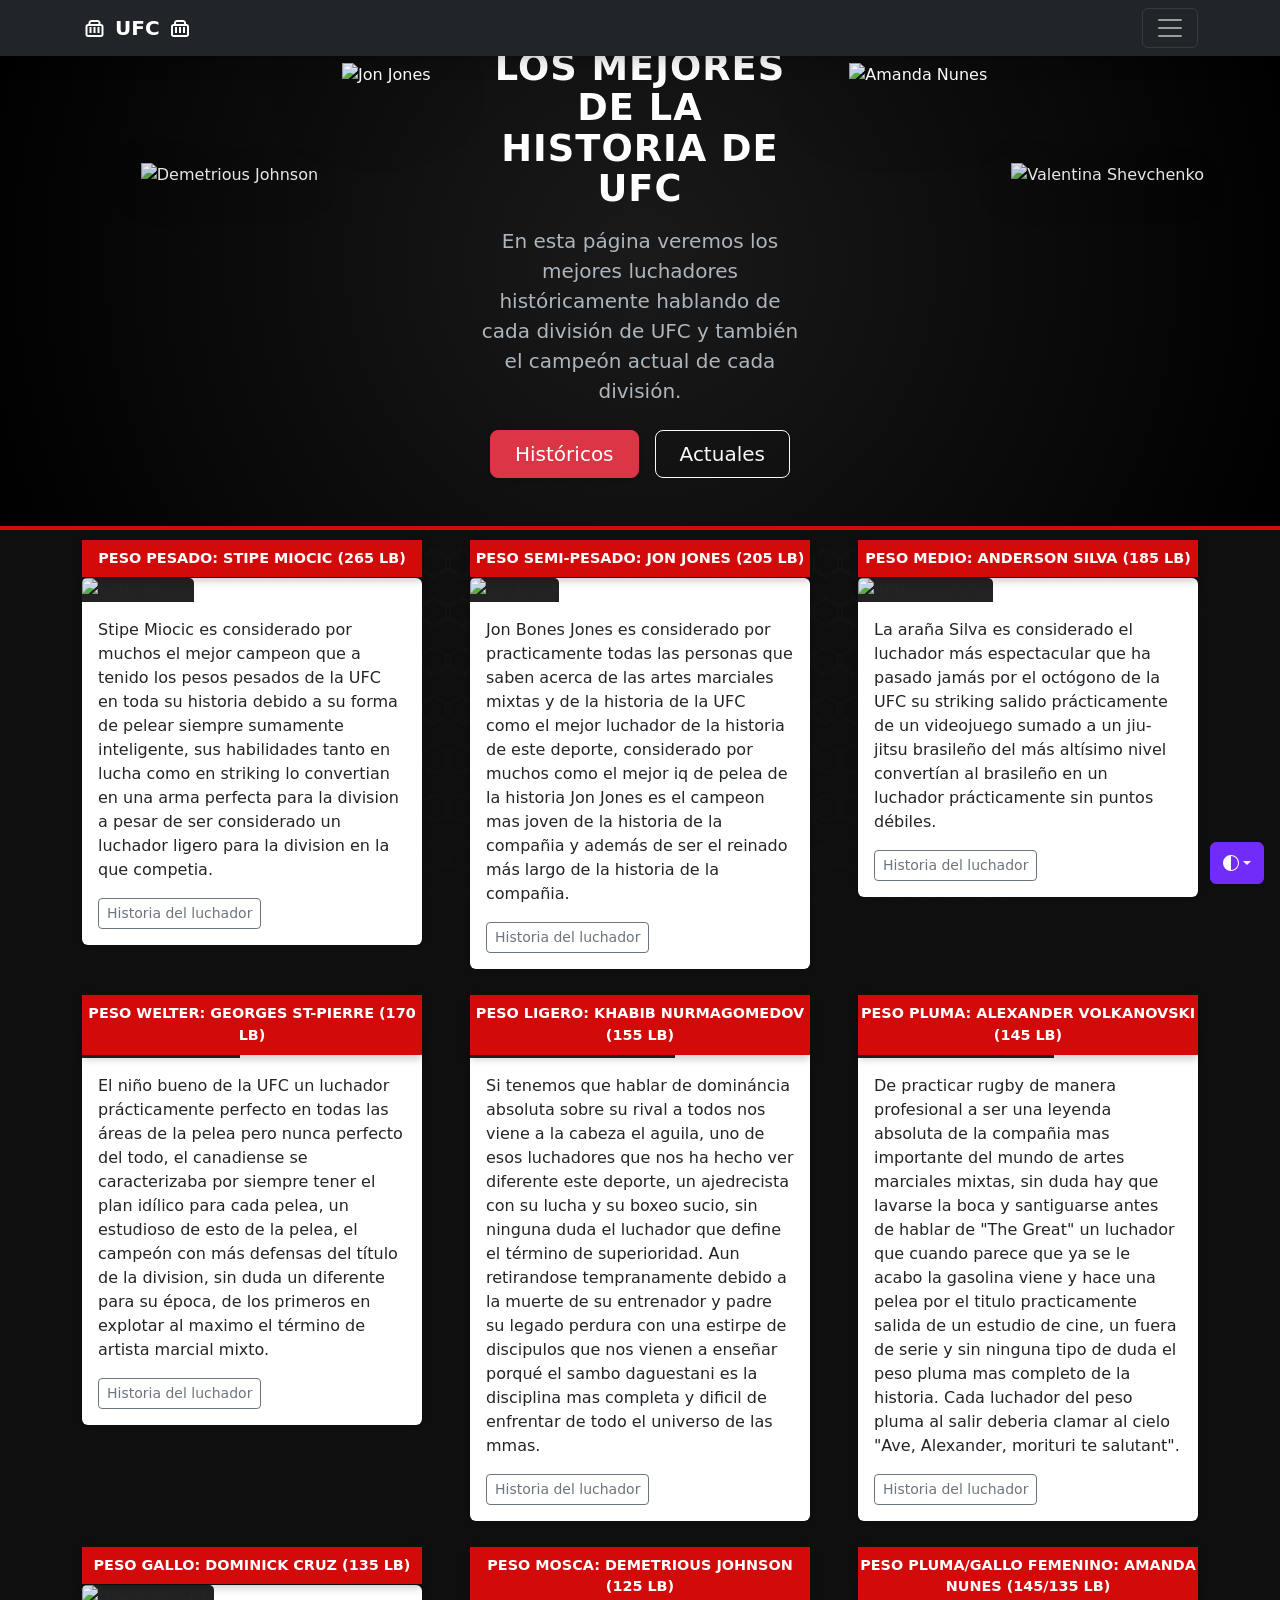
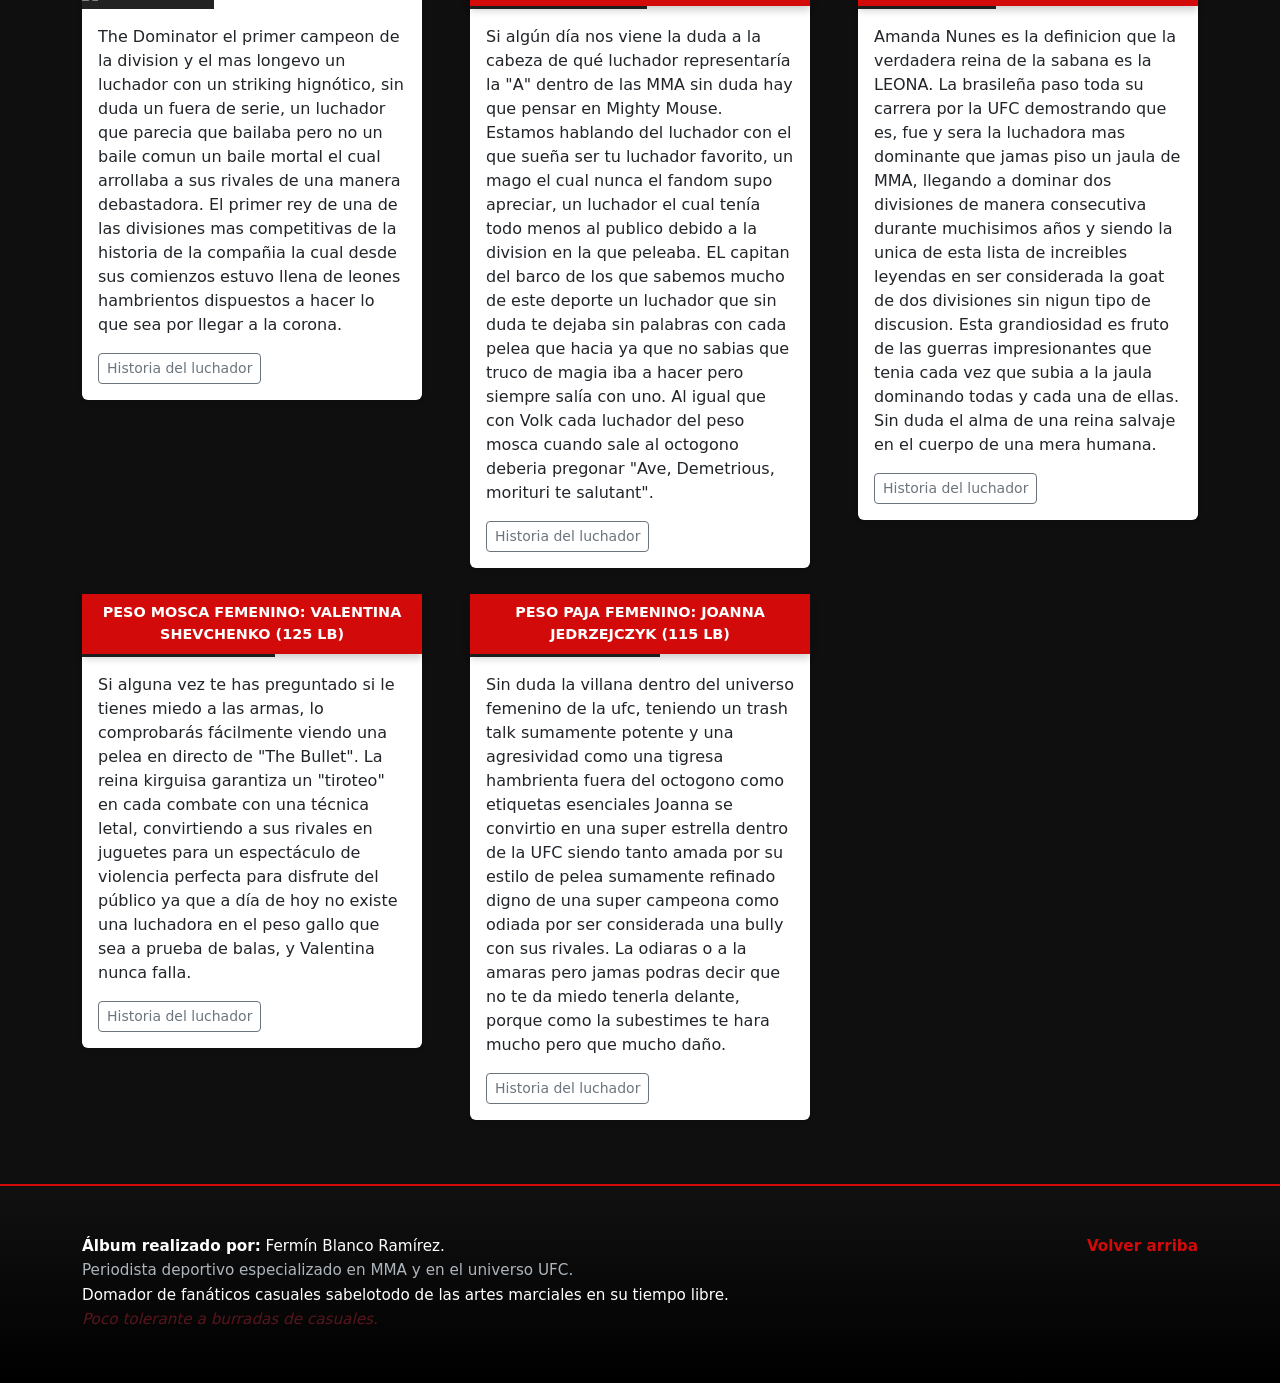
==== commit be6621db: "Actualizacion de precios" ====
--- a/Album/index.html
+++ b/Album/index.html
@@ -14,8 +14,9 @@
             rel="canonical"
             href="https://getbootstrap.com/docs/5.3/examples/album/"
     />
-    <script src="../js/color-modes.js"></script>
-    <link href="../css/bootstrap.min.css" rel="stylesheet"/>
+    <!-- Bootstrap Bundle con Popper -->
+    <script src="https://cdn.jsdelivr.net/npm/bootstrap@5.3.3/dist/js/bootstrap.bundle.min.js" integrity="sha384-YvpcrYf0tY3lHB60NNkmXc5s9fDVZLESaAA55NDzOxhy9GkcIdslK1eN7N6jIeHz" crossorigin="anonymous"></script>
+    <link href="https://cdn.jsdelivr.net/npm/bootstrap@5.3.3/dist/css/bootstrap.min.css" rel="stylesheet" integrity="sha384-QWTKZyjpPEjISv5WaRU9OFeRpok6YctnYmDr5pNlyT2bRjXh0JMhjY6hW+ALEwIH" crossorigin="anonymous">
     <meta name="theme-color" content="#712cf9"/>
     <style>
         .bd-placeholder-img {
@@ -60,7 +61,7 @@
             overflow-y: hidden;
         }
 
-        .nav-scroller .nav {
+        .nav-scroller .navbar {
             display: flex;
             flex-wrap: nowrap;
             padding-bottom: 1rem;
@@ -341,36 +342,13 @@
         </li>
     </ul>
 </div>
-<header data-bs-theme="dark">
-    <div class="collapse text-bg-dark" id="navbarHeader">
-        <div class="container">
-            <div class="row">
-                <div class="col-sm-8 col-md-7 py-4">
-                    <h4>About</h4>
-                    <p class="text-body-secondary">
-                        Add some information about the album below, the author, or any
-                        other background context. Make it a few sentences long so folks
-                        can pick up some informative tidbits. Then, link them off to
-                        some social networking sites or contact information.
-                    </p>
-                </div>
-                <div class="col-sm-4 offset-md-1 py-4">
-                    <h4>Contact</h4>
-                    <ul class="list-unstyled">
-                        <li><a href="#" class="text-white">Follow on X</a></li>
-                        <li><a href="#" class="text-white">Like on Facebook</a></li>
-                        <li><a href="#" class="text-white">Email me</a></li>
-                    </ul>
-                </div>
-            </div>
-        </div>
-    </div>
+<header class="fixed-top bg-white shadow" data-bs-theme="dark">
     <div class="navbar navbar-dark bg-dark shadow-sm">
         <div class="container">
             <a href="#" class="navbar-brand d-flex align-items-center">
                 <svg
                         xmlns="http://www.w3.org/2000/svg"
-                        width="24"
+                        width="25"
                         height="24"
                         viewBox="0 0 24 24"
                         fill="white"
@@ -380,6 +358,17 @@
                     <path d="M7 11h2v6H7zm4 0h2v6h-2zm4 0h2v6h-2z"/>
                 </svg>
                 <strong>UFC</strong>
+                <svg
+                        xmlns="http://www.w3.org/2000/svg"
+                        width="40"
+                        height="24"
+                        viewBox="0 0 24 24"
+                        fill="white"
+                        class="me-2"
+                >
+                    <path d="M21 10.5c0-1.38-1.12-2.5-2.5-2.5H18V7c0-1.66-1.34-3-3-3H9C7.34 4 6 5.34 6 7v1H5.5C4.12 8 3 9.12 3 10.5v8c0 1.38 1.12 2.5 2.5 2.5h13c1.38 0 2.5-1.12 2.5-2.5v-8zM8 7c0-.55.45-1 1-1h6c.55 0 1 .45 1 1v1H8V7zm11 11.5c0 .28-.22.5-.5.5h-13c-.28 0-.5-.22-.5-.5v-8c0-.28.22-.5.5-.5H18.5c.28 0 .5.22.5.5v8z"/>
+                    <path d="M7 11h2v6H7zm4 0h2v6h-2zm4 0h2v6h-2z"/>
+                </svg>
             </a>
             <button
                     class="navbar-toggler"
